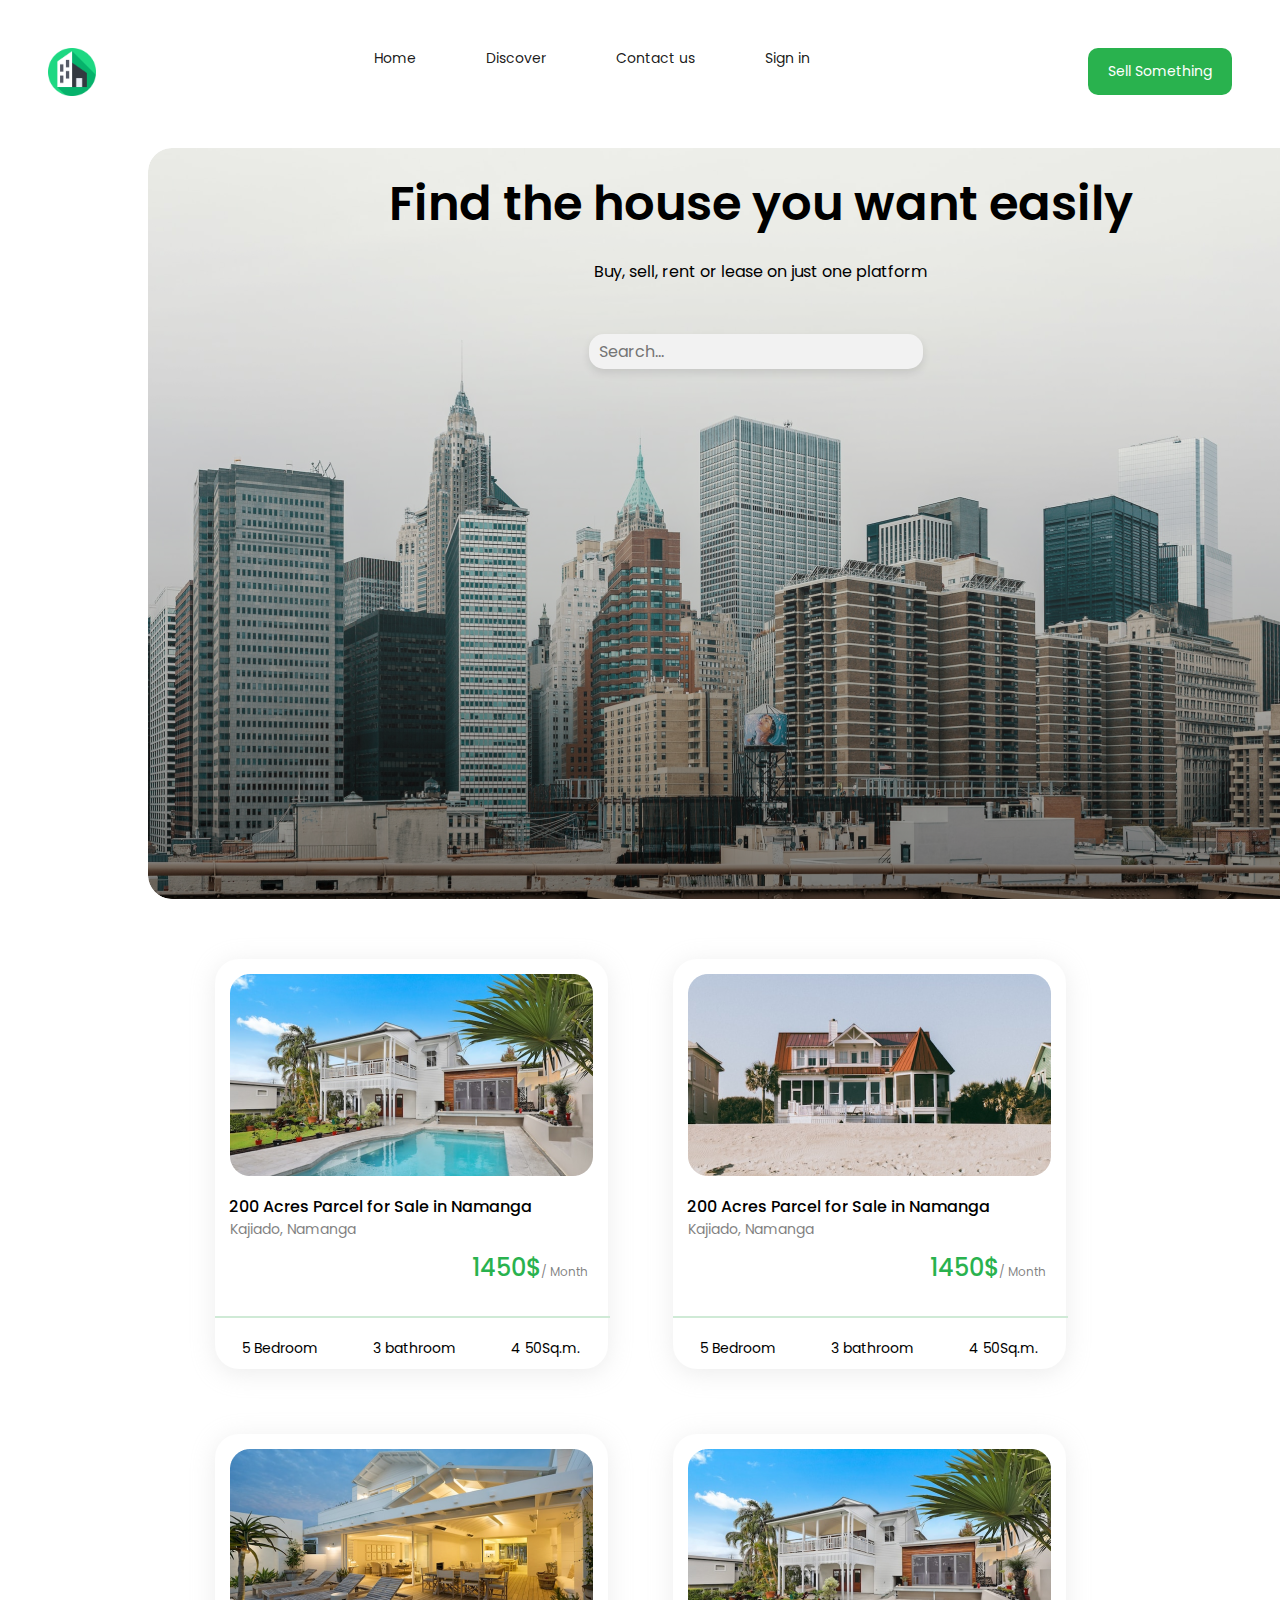
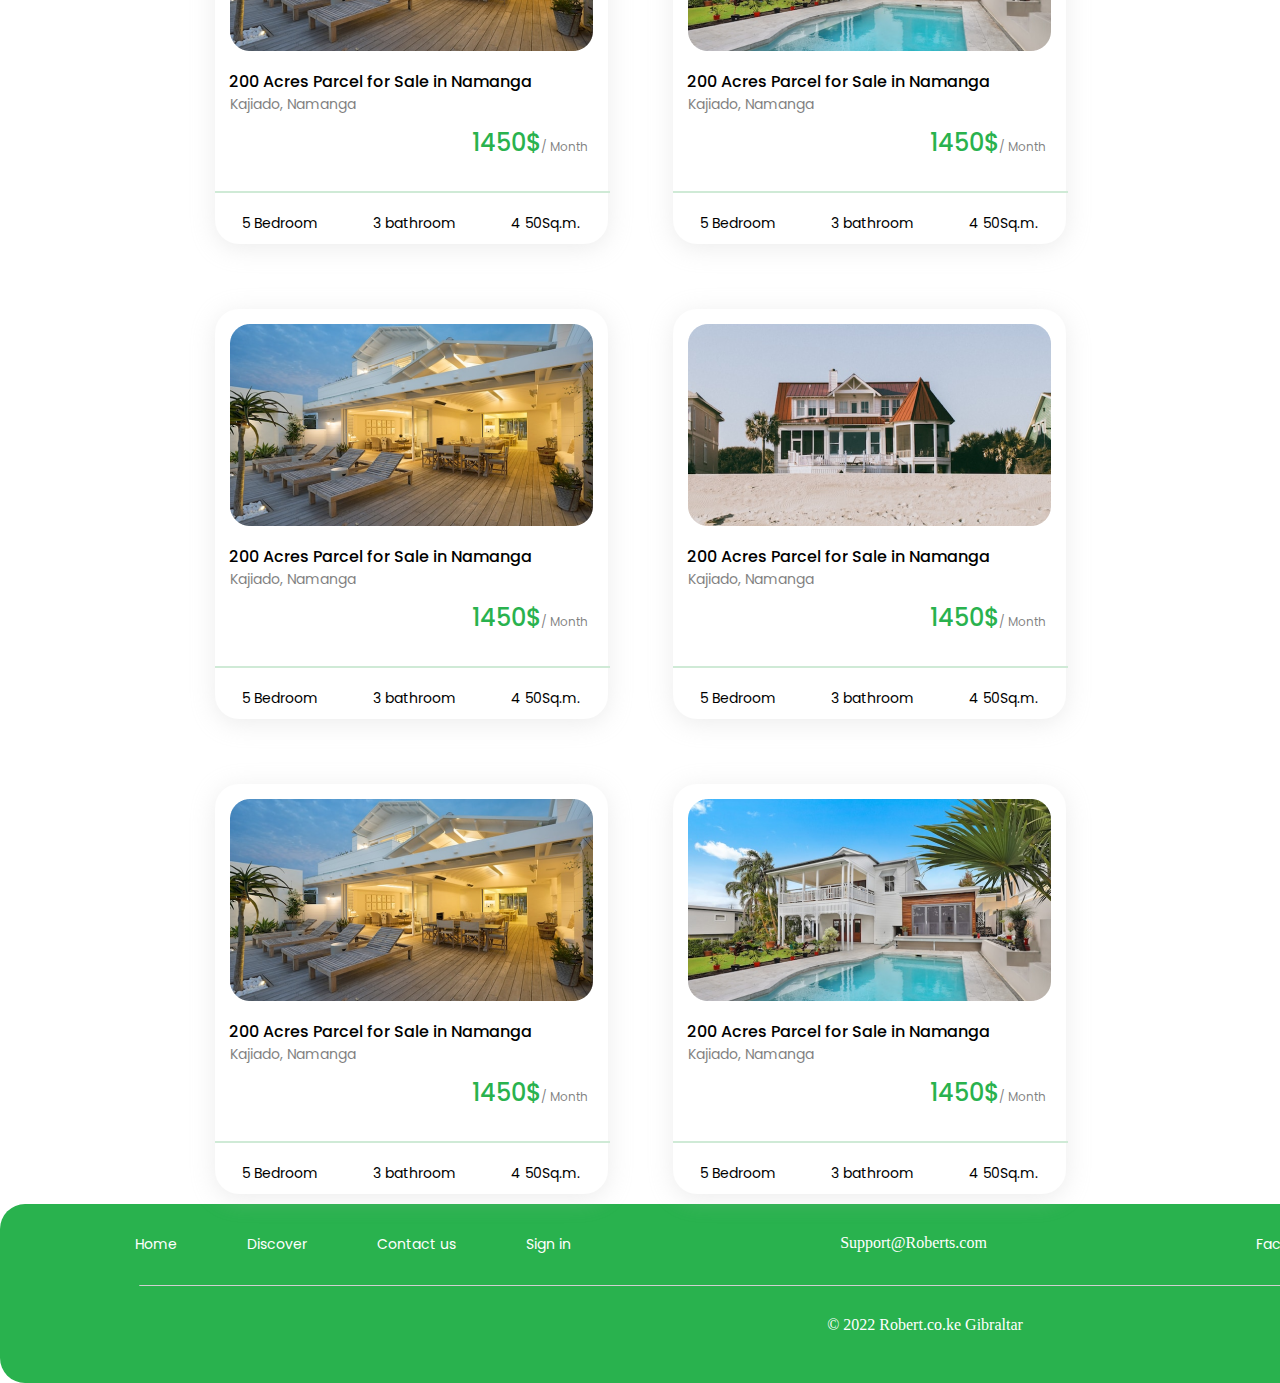
==== index.html @ 1d34e646 "." ====
<!DOCTYPE html>
<html lang="en">
<head>
    <meta charset="UTF-8">
    <meta name="viewport" content="width=device-width, initial-scale=1.0">
    <title>Document</title>
    <link rel="stylesheet" href="style.css">
    <link rel="stylesheet" href="https://cdnjs.cloudflare.com/ajax/libs/font-awesome/6.6.0/css/all.min.css" integrity="sha512-Kc323vGBEqzTmouAECnVceyQqyqdsSiqLQISBL29aUW4U/M7pSPA/gEUZQqv1cwx4OnYxTxve5UMg5GT6L4JJg==" crossorigin="anonymous" referrerpolicy="no-referrer" />
</head>
<body>
    <header>
        <nav>
            <div class="main">
                <div class="logo">
                    <img src="/img/logo.png" alt="">
                </div>
                <div class="menu">
                    <ul>
                        <li><a href="" class="a">Home</a></li>
                        <li><a href="" class="a">Discover</a></li>
                        <li><a href="" class="a">Contact us</a></li>
                        <li><a href="" class="a">Sign in</a></li>
                    </ul>
                </div>
                <div class="sel_but">
                    <button class="sell">Sell Something</button>
                </div>
            </div>
        </nav>
    </header>
    <section class="main_section">
        <section class="first_section">
            <div class="all">
                <h1>Location</h1>
                <select class="select">
                    <option>All Kenya</option>
                </select>
                <div class="first_checkboxs">
                    <h1>Property</h1>
                    <label class="checkbox-container"><input type="checkbox"> Houses & Apartments for Rent
                        <span>| 9548</span>
                    </label>
                    <label class="checkbox-container"><input type="checkbox"> Houses & Apartments for Sale
                        <span>| 9548</span>
                    </label>
                    <label class="checkbox-container"><input type="checkbox"> Land & Plots for Rent
                        <span>| 9548</span>
                    </label>
                    <label class="checkbox-container"><input type="checkbox"> Land & Plots for Sale
                        <span>| 9548</span>
                    </label>
                    <label class="checkbox-container"><input type="checkbox"> Commercial Property for Rent
                        <span>| 9548</span>
                    </label>
                    <label class="checkbox-container"><input type="checkbox"> Commercial Property for Sale
                        <span>| 9548</span>
                    </label>
                    <label class="checkbox-container"><input type="checkbox"> Event Centres, Venues & Worksta
                        <span>| 9548</span>
                    </label>
                    <label class="checkbox-container"><input type="checkbox"> Short Let Property
                        <span>| 9548</span>
                    </label>
                    <label class="checkbox-container"><input type="checkbox"> Land & Plots for Sale
                        <span>| 9548</span>
                    </label>
                    <label class="checkbox-container"><input type="checkbox"> Commercial Property for Rent
                        <span>| 9548</span>
                    </label>
                </div>
                <div class="second_checkboxs">
                    <h1>Price range</h1>
                    <label class="checkbox-container"><input type="checkbox"> Under 13 K <span>• 2183 ads</span>
                    <label class="checkbox-container"><input type="checkbox"> 13 - 160 K <span>• 2183 ads</span>
                    <label class="checkbox-container"><input type="checkbox"> 160 K - 6 M <span>• 2183 ads</span>
                    <label class="checkbox-container"><input type="checkbox"> 6 - 55 M <span>• 2183 ads</span>
                    <label class="checkbox-container"><input type="checkbox"> 6 - 55 M <span>• 2183 ads</span>                                     
                </div>
            </div>
        </section>
        <section class="second_section">
            <div class="img">
                <h1>Find the house you want easily</h1>
                <h5>Buy, sell, rent or lease on just one platform</h5>
                <div class="search">
                    <input type="text" placeholder="Search..." class="search-input">
                    <button class="search-button">
                        <i class="fa-solid fa-magnifying-glass"></i>
                    </button>
                </div>
            </div>
        </section>
    </section>
    <section class="qardebi">
        <a href="/second.html"><div class="card">
            <img src="img/Rectangle 541.png" alt="" class="card_img">
            <div class="description">
                <p class="name">200 Acres Parcel for Sale in Namanga</p>
                <p class="kajiado">Kajiado, Namanga</p>
            </div>
            <div class="money">
                <p class="dollar">1450$<span class="span_month">/ Month</span></p>
            </div>
            <div class="footer">
                <div class="line"></div>
                <div class="list">
                    <p>5 Bedroom</p>
                    <p>3 bathroom</p>
                    <p>4 50Sq.m.</p>
                </div>
            </div>
        </div></a>
        <a href="/third.html"><div class="card">
            <img src="img/Rectangle 425 (1).png" alt="" class="card_img">
            <div class="description">
                <p class="name">200 Acres Parcel for Sale in Namanga</p>
                <p class="kajiado">Kajiado, Namanga</p>
            </div>
            <div class="money">
                <p class="dollar">1450$</span><span class="span_month">/ Month</span></p>
            </div>
            <div class="footer">
                <div class="line"></div>
                <div class="list">
                    <p>5 Bedroom</p>
                    <p>3 bathroom</p>
                    <p>4 50Sq.m.</p>
                </div>
            </div>
        </div></a>
        <a href="/forth.html"><div class="card">
            <img src="img/Rectangle 431.png" alt="" class="card_img">
            <div class="description">
                <p class="name">200 Acres Parcel for Sale in Namanga</p>
                <p class="kajiado">Kajiado, Namanga</p>
            </div>
            <div class="money">
                <p class="dollar">1450$</span><span class="span_month">/ Month</span></p>
            </div>
            <div class="footer">
                <div class="line"></div>
                <div class="list">
                    <p>5 Bedroom</p>
                    <p>3 bathroom</p>
                    <p>4 50Sq.m.</p>
                </div>
            </div>
        </div></a>
        <a href="/fivth.html"><div class="card">
            <img src="img/Rectangle 541.png" alt="" class="card_img">
            <div class="description">
                <p class="name">200 Acres Parcel for Sale in Namanga</p>
                <p class="kajiado">Kajiado, Namanga</p>
            </div>
            <div class="money">
                <p class="dollar">1450$</span><span class="span_month">/ Month</span></p>
            </div>
            <div class="footer">
                <div class="line"></div>
                <div class="list">
                    <p>5 Bedroom</p>
                    <p>3 bathroom</p>
                    <p>4 50Sq.m.</p>
                </div>
            </div>
        </div></a>
        <a href="sixth.html"><div class="card">
            <img src="img/Rectangle 431.png" alt="" class="card_img">
            <div class="description">
                <p class="name">200 Acres Parcel for Sale in Namanga</p>
                <p class="kajiado">Kajiado, Namanga</p>
            </div>
            <div class="money">
                <p class="dollar">1450$</span><span class="span_month">/ Month</span></p>
            </div>
            <div class="footer">
                <div class="line"></div>
                <div class="list">
                    <p>5 Bedroom</p>
                    <p>3 bathroom</p>
                    <p>4 50Sq.m.</p>
                </div>
            </div>
        </div></a>
        <a href="seventh.html"><div class="card">
            <img src="img/Rectangle 425 (1).png" alt="" class="card_img">
            <div class="description">
                <p class="name">200 Acres Parcel for Sale in Namanga</p>
                <p class="kajiado">Kajiado, Namanga</p>
            </div>
            <div class="money">
                <p class="dollar">1450$</span><span class="span_month">/ Month</span></p>
            </div>
            <div class="footer">
                <div class="line"></div>
                <div class="list">
                    <p>5 Bedroom</p>
                    <p>3 bathroom</p>
                    <p>4 50Sq.m.</p>
                </div>
            </div>
        </div></a>
        <a href="eighth.html"><div class="card">
            <img src="img/Rectangle 431.png" alt="" class="card_img">
            <div class="description">
                <p class="name">200 Acres Parcel for Sale in Namanga</p>
                <p class="kajiado">Kajiado, Namanga</p>
            </div>
            <div class="money">
                <p class="dollar">1450$</span><span class="span_month">/ Month</span></p>
            </div>
            <div class="footer">
                <div class="line"></div>
                <div class="list">
                    <p>5 Bedroom</p>
                    <p>3 bathroom</p>
                    <p>4 50Sq.m.</p>
                </div>
            </div>
        </div></a>
        <a href="ninth.html"><div class="card">
            <img src="img/Rectangle 541.png" alt="" class="card_img">
            <div class="description">
                <p class="name">200 Acres Parcel for Sale in Namanga</p>
                <p class="kajiado">Kajiado, Namanga</p>
            </div>
            <div class="money">
                <p class="dollar">1450$</span><span class="span_month">/ Month</span></p>
            </div>
            <div class="footer">
                <div class="line"></div>
                <div class="list">
                    <p>5 Bedroom</p>
                    <p>3 bathroom</p>
                    <p>4 50Sq.m.</p>
                </div>
            </div>
        </div></a>
    </section>
    <footer>
        <div class="green">
            <div class="top">
                <div class="contact">
                    <ul>
                        <li><a href="" class="b">Home</a></li>
                        <li><a href="" class="b">Discover</a></li>
                        <li><a href="" class="b">Contact us</a></li>
                        <li><a href="" class="b">Sign in</a></li>
                    </ul>
                </div>
                <div class="support">
                    <p>Support@Roberts.com</p>
                </div>
                <div class="contact">
                    <ul>
                        <li><a href="" class="b">Facebook</a></li>
                        <li><a href="" class="b">Instagram</a></li>
                        <li><a href="" class="b">Youtube</a></li>
                        <li><a href="" class="b">Twitter</a></li>
                    </ul>
                </div>
            </div>
            <div class="mid_line">

            </div>
            <div class="bottom">
                <div class="support">
                    <p>© 2022 Robert.co.ke Gibraltar</p>
                </div>
            </div>
        </div>
    </footer>
</body>
</html>
---- style.css ----
@import url('https://fonts.googleapis.com/css2?family=Poppins:wght@400;600&display=swap');
* {
    margin: 0;
    padding: 0;
    list-style-type: none;
    text-decoration: none;
  }
header {
    align-items: center;
    padding: 3rem;
}
img{
    height: 48px;
}
.main{
    display: flex;
    justify-content: space-between;
}
ul{
    display: flex;
    font-family: 'Poppins', sans-serif;
    font-size: 14px;
    font-weight: 400;
    line-height: 21px;
    gap: 70px;
}
.a{
    font-family: 'Poppins', sans-serif;
    color: rgba(0, 0, 0, 0.9);
}
.sell{
    background: rgba(41, 178, 78, 1);
    color: white;
    font-family: 'Poppins', sans-serif;
    font-size: 14px;
    padding:13px 20px;
    border: none;
    border-radius: 10px;
    cursor: pointer;
}
.main_section{
    display: flex;
    gap: 100px;
}
.first_section{
    font-family: 'Poppins', sans-serif;
    width: 430px;
    height: 751px;
    border-radius: 24px;
    box-shadow: 0px 4px 25px 0px rgba(194, 194, 194, 0.31);
    margin-left: 3rem;
    overflow: hidden;
}
.all{
    padding: 3rem;
}
.select{
    font-family: 'Poppins', sans-serif;
    font-size: 16px;
    padding: 10px;
    width: 331px;
    height: 48px;
    border: 1px solid rgb(218, 210, 210);
    border-radius: 10px;
    background-color: white;
    color: #333;
    margin-bottom: 20px;
    margin-top: 20px;
}
.first_checkboxs{
    margin-bottom: 20px;
}
input{
    background-color: #fff;
    border: 2px solid #4CAF50;
    border-radius: 4px;
    transition: background-color 0.3s ease;
}
.checkbox-container{
    display: block;
    margin-bottom: 12px;
    cursor: pointer;
    font-size: 16px;
    font-family: 'Poppins', sans-serif;
}
span{
    color: rgba(0, 0, 0, 0.5);

}
.img{
    background-image: url(/img/Rectangle\ 400.png);
    width: 1225px;
    height: 751px;
    border-radius: 24px;
}
.img h1{
    padding-top: 20px;
    margin-bottom: 20px;
    font-family: 'Poppins', sans-serif;
    font-size: 48px;
    font-weight: 600;
    line-height: 72px;
    text-align: center;
}
.img h5{
    margin-bottom: 50px;
    font-family: 'Poppins', sans-serif;
    font-size: 16px;
    font-weight: 400;
    line-height: 24px;
    text-align: left;
    text-align: center;
}
.search{
    display: flex;
    text-align: center;
    margin-left: 36%;
    background-color: #f2f2f2;
    border-radius: 15px;
    padding: 5px 10px;
    width: 314px;
    box-shadow: 0px 4px 8px rgba(0, 0, 0, 0.1);
}
.search-input {
    border: none;
    outline: none;
    background: none;
    flex: 1;
    font-size: 16px;
    font-family: 'Poppins', sans-serif;
    color: #333;
}

.search-button {
    background: none;
    border: none;
    cursor: pointer;
}

i{
    color: rgb(81, 76, 76);
}
.qardebi{
    margin-top: 50px;
    display: flex;
    flex-wrap: wrap;
    gap: 65px;
    justify-content: center;
    padding: 10px;
}
.card{
    /* flex: 1 1 300px; */
    max-width: 395px;
    height: auto;
    border-radius: 24px;
    color: rgba(194, 194, 194, 0.3);
    box-shadow: 0px 4px 25px rgba(194, 194, 194, 0.31);
}
.card_img{
    width: 363px;
    height: 202px;
    border-radius: 20px;
    padding: 15px;
}
.name{
    height: 24px;
    font-family: 'Poppins', sans-serif;
    font-size: 16px;
    font-weight: 500;
    line-height: 24px;
    text-align: left;
    color: rgba(0, 0, 0, 1);
    padding-left: 14px;
}
.kajiado{
    width: 131px;
    height: 21px;
    opacity: 50%;
    font-family: 'Poppins', sans-serif;
    font-size: 14px;
    font-weight: 400;
    color: rgba(0, 0, 0, 1);
    padding-left: 15px;
}
.money{
    display: inline;
    width: 124px;
    height: 36px;
    top: 1263px;
    left: 398px;
    gap: 0px;
    opacity: 0px;
    font-family: 'Poppins', sans-serif;
    font-size: 24px;
    font-weight: 500;
    line-height: 36px;
    text-align: right;
}
.dollar{
    padding-top: 10px;
    padding-right: 20px;
    color: rgba(41, 178, 78, 1);
}
.span_month{
    font-family: 'Poppins', sans-serif;
    font-size: 12px;
    font-weight: 400;
    line-height: 18px;
}
.footer {
    margin-top: 30px;
}
.line {
    width: 100%;
    border: 1px solid rgba(207, 234, 214, 1);
}
.list {
    display: flex;
    justify-content: space-around;
    padding: 10px 0;
    font-family: 'Poppins', sans-serif;
    font-size: 14px;
    font-weight: 400;
    line-height: 21px;
    color: rgba(0, 0, 0, 1);
    margin-top: 10px;
}
.green{
    width: 1850px;
    height: 179px;
    gap: 0px;
    border-radius: 25px;
    opacity: 0px;
    background: rgba(41, 178, 78, 1);
}
.top{
    display: flex;
    justify-content: space-around;
    padding-top: 30px;
}
.b{
    color: rgba(255, 255, 255, 1);

}
.mid_line{
    margin-left: 7.5%;
    width: 1640px;
    height: 1px;
    border-radius: 40px 0px 0px 0px;
    background: rgba(208, 208, 208, 1);
    margin-top: 30px;
    margin-bottom: 30px;
}
.support{
    color: rgba(255, 255, 255, 1);

}
.bottom{
    display: flex;
    justify-content: center;
}

@media (max-width: 768px) {
    .main_section {
        flex-direction: column;
        padding: 1rem;
    }
    .first_section, .img {
        width: 100%;
        margin: 0;
    }
    ul {
        gap: 30px;
    }
    .img h1 {
        font-size: 2rem;
    }
    .search {
        width: 90%;
        margin: 0 auto;
    }
}

@media (max-width: 480px) {
    .main {
        flex-direction: column;
        align-items: center;
    }
    ul {
        flex-direction: column;
        align-items: center;
        gap: 10px;
    }
    .first_section, .img {
        width: 100%;
        padding: 1rem;
    }
    .qardebi {
        gap: 1rem;
    }
    .card {
        width: 100%;
        max-width: 100%;
    }
    .img h1 {
        font-size: 1.5rem;
    }
    .top, .bottom {
        flex-direction: column;
    }
}
@media (max-width: 768px){
    footer, .green{
        flex-direction: column;
        align-items: center;
        width: 100%;
        padding: 1rem;
    }
    ul {
        flex-direction: column;
        align-items: center;
        gap: 10px;
    }
    .top, .support{
        width: 100%;
        padding: 1rem;
    }
}
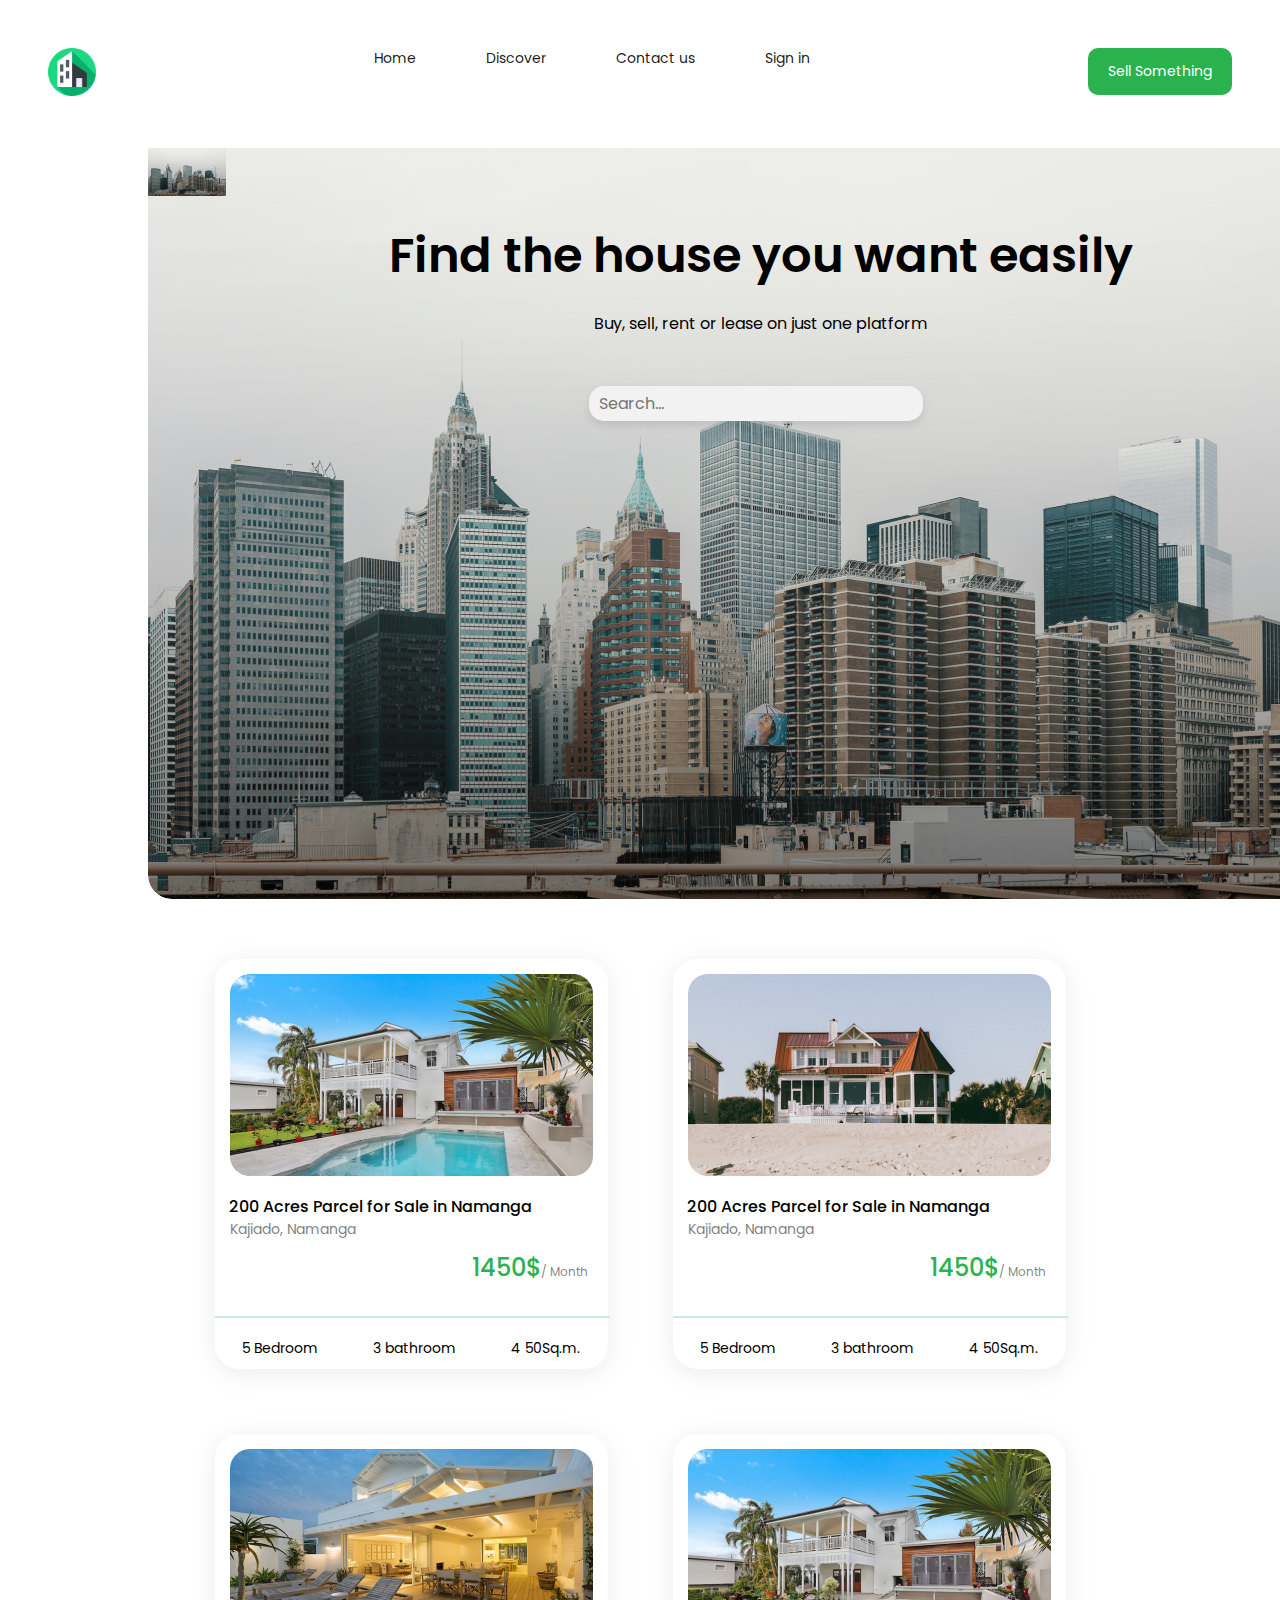
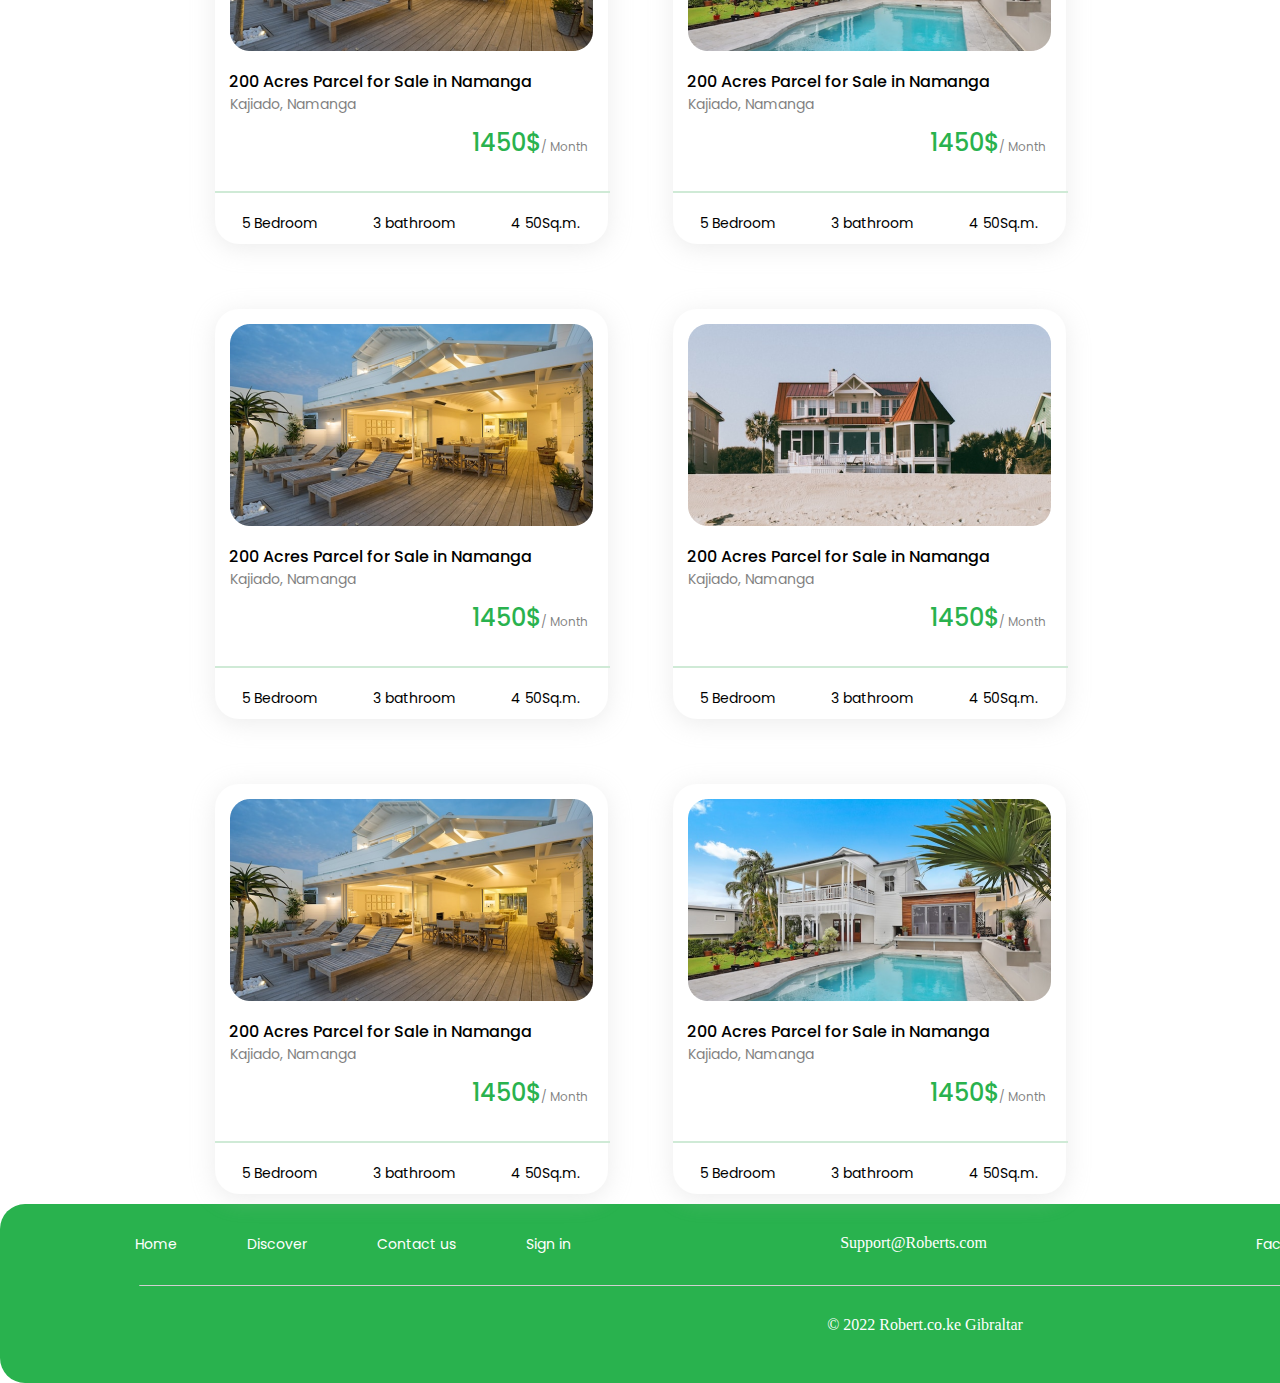
==== commit bc942b9b: "." ====
--- a/index.html
+++ b/index.html
@@ -12,7 +12,7 @@
         <nav>
             <div class="main">
                 <div class="logo">
-                    <img src="/img/logo.png" alt="">
+                    <img src="img/logo.png" alt="">
                 </div>
                 <div class="menu">
                     <ul>
@@ -80,6 +80,7 @@
         </section>
         <section class="second_section">
             <div class="img">
+                <img src="img/Rectangle 400.png" alt="">
                 <h1>Find the house you want easily</h1>
                 <h5>Buy, sell, rent or lease on just one platform</h5>
                 <div class="search">
@@ -92,7 +93,7 @@
         </section>
     </section>
     <section class="qardebi">
-        <a href="/second.html"><div class="card">
+        <a href="second.html"><div class="card">
             <img src="img/Rectangle 541.png" alt="" class="card_img">
             <div class="description">
                 <p class="name">200 Acres Parcel for Sale in Namanga</p>
@@ -110,7 +111,7 @@
                 </div>
             </div>
         </div></a>
-        <a href="/third.html"><div class="card">
+        <a href="third.html"><div class="card">
             <img src="img/Rectangle 425 (1).png" alt="" class="card_img">
             <div class="description">
                 <p class="name">200 Acres Parcel for Sale in Namanga</p>
@@ -128,7 +129,7 @@
                 </div>
             </div>
         </div></a>
-        <a href="/forth.html"><div class="card">
+        <a href="forth.html"><div class="card">
             <img src="img/Rectangle 431.png" alt="" class="card_img">
             <div class="description">
                 <p class="name">200 Acres Parcel for Sale in Namanga</p>
@@ -146,7 +147,7 @@
                 </div>
             </div>
         </div></a>
-        <a href="/fivth.html"><div class="card">
+        <a href="fivth.html"><div class="card">
             <img src="img/Rectangle 541.png" alt="" class="card_img">
             <div class="description">
                 <p class="name">200 Acres Parcel for Sale in Namanga</p>
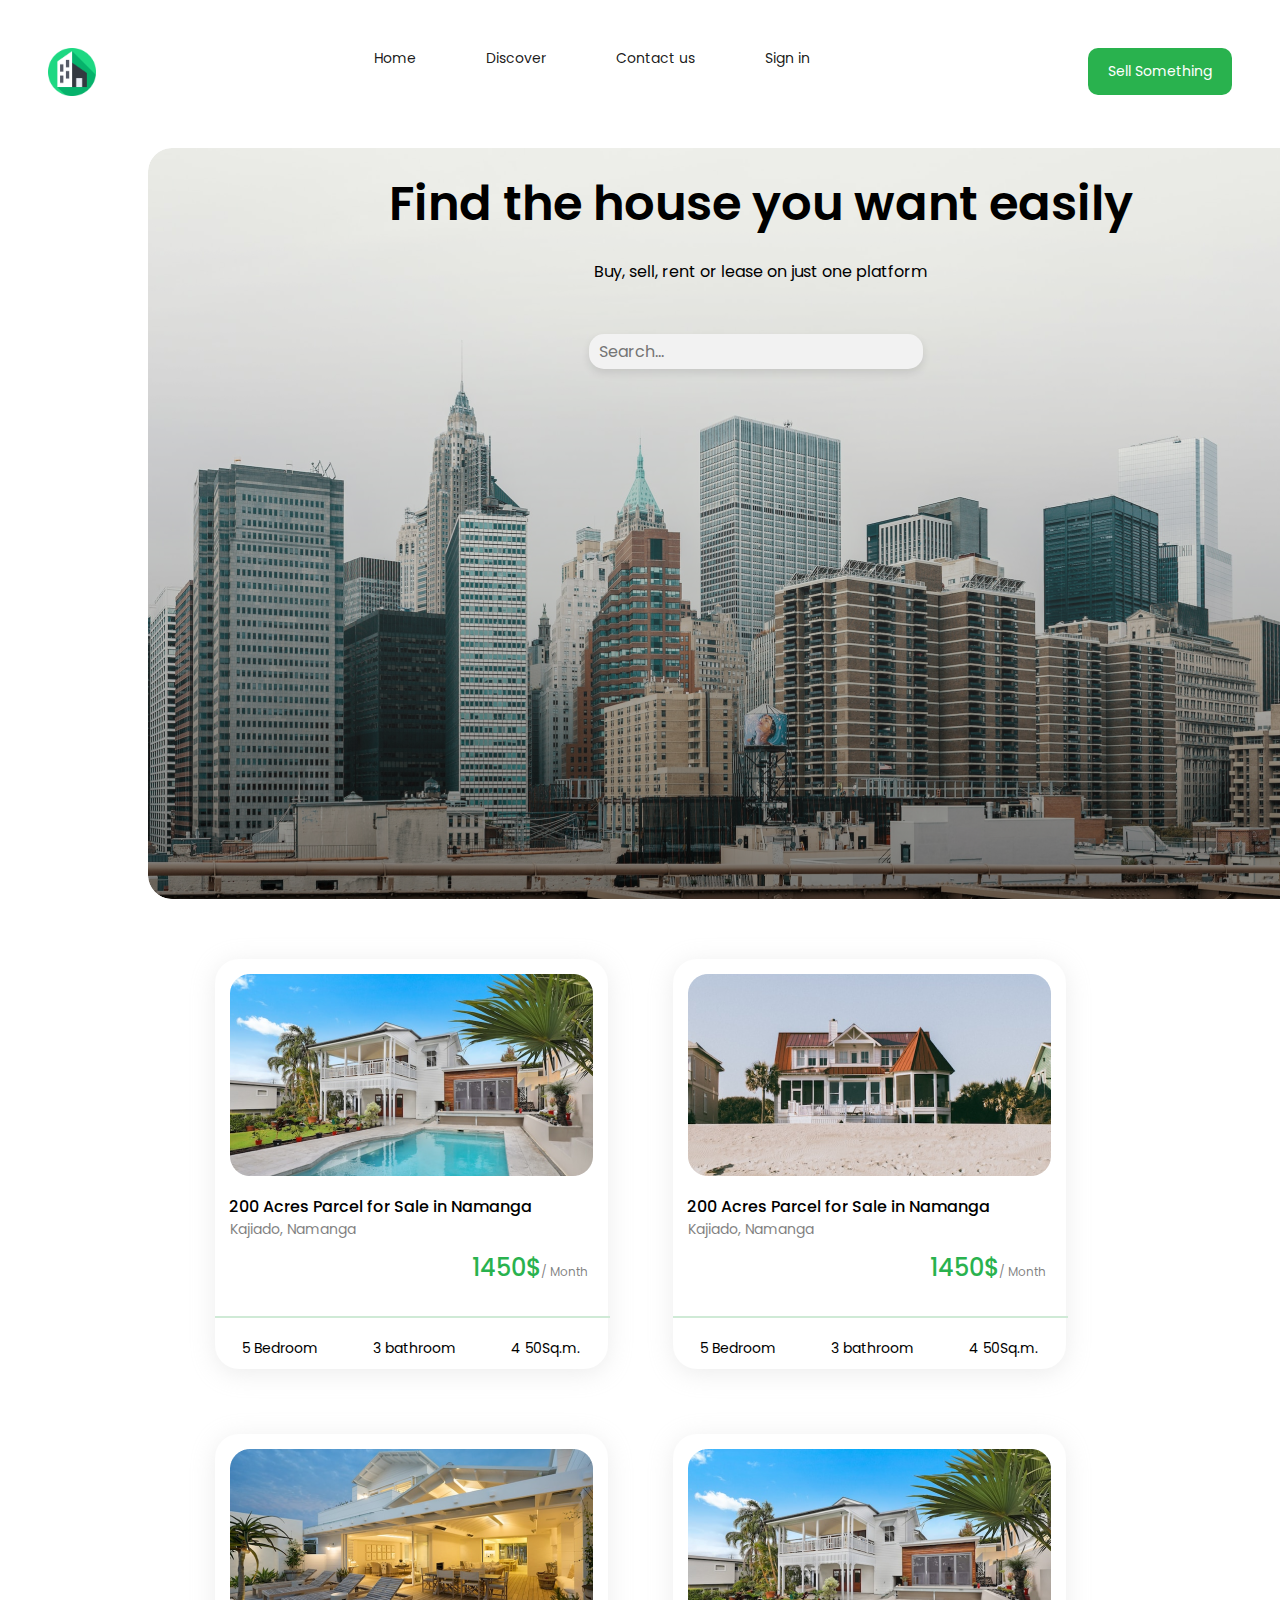
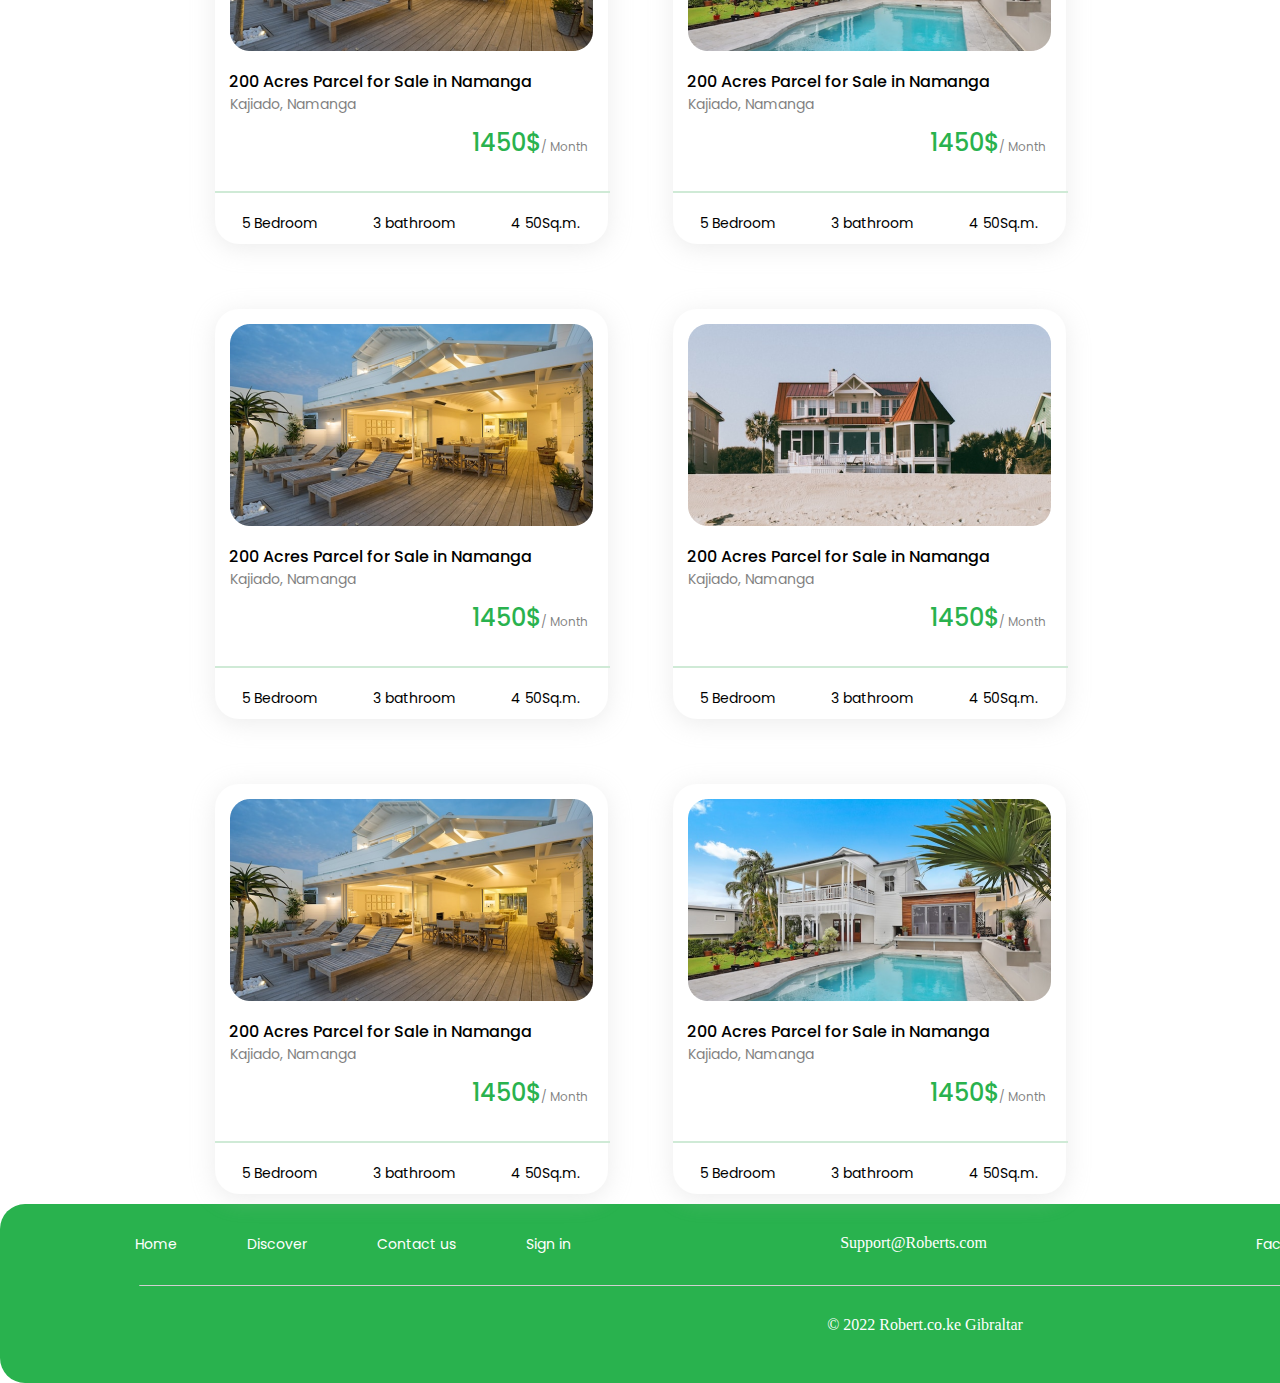
==== commit 03ee4c4e: "DONE" ====
--- a/index.html
+++ b/index.html
@@ -80,7 +80,6 @@
         </section>
         <section class="second_section">
             <div class="img">
-                <img src="img/Rectangle 400.png" alt="">
                 <h1>Find the house you want easily</h1>
                 <h5>Buy, sell, rent or lease on just one platform</h5>
                 <div class="search">
--- a/style.css
+++ b/style.css
@@ -1,328 +1,330 @@
-@import url('https://fonts.googleapis.com/css2?family=Poppins:wght@400;600&display=swap');
+@import url("https://fonts.googleapis.com/css2?family=Poppins:wght@400;600&display=swap");
 * {
-    margin: 0;
-    padding: 0;
-    list-style-type: none;
-    text-decoration: none;
-  }
+  margin: 0;
+  padding: 0;
+  list-style-type: none;
+  text-decoration: none;
+}
 header {
-    align-items: center;
-    padding: 3rem;
-}
-img{
-    height: 48px;
-}
-.main{
-    display: flex;
-    justify-content: space-between;
-}
-ul{
-    display: flex;
-    font-family: 'Poppins', sans-serif;
-    font-size: 14px;
-    font-weight: 400;
-    line-height: 21px;
-    gap: 70px;
-}
-.a{
-    font-family: 'Poppins', sans-serif;
-    color: rgba(0, 0, 0, 0.9);
-}
-.sell{
-    background: rgba(41, 178, 78, 1);
-    color: white;
-    font-family: 'Poppins', sans-serif;
-    font-size: 14px;
-    padding:13px 20px;
-    border: none;
-    border-radius: 10px;
-    cursor: pointer;
-}
-.main_section{
-    display: flex;
-    gap: 100px;
-}
-.first_section{
-    font-family: 'Poppins', sans-serif;
-    width: 430px;
-    height: 751px;
-    border-radius: 24px;
-    box-shadow: 0px 4px 25px 0px rgba(194, 194, 194, 0.31);
-    margin-left: 3rem;
-    overflow: hidden;
-}
-.all{
-    padding: 3rem;
-}
-.select{
-    font-family: 'Poppins', sans-serif;
-    font-size: 16px;
-    padding: 10px;
-    width: 331px;
-    height: 48px;
-    border: 1px solid rgb(218, 210, 210);
-    border-radius: 10px;
-    background-color: white;
-    color: #333;
-    margin-bottom: 20px;
-    margin-top: 20px;
-}
-.first_checkboxs{
-    margin-bottom: 20px;
-}
-input{
-    background-color: #fff;
-    border: 2px solid #4CAF50;
-    border-radius: 4px;
-    transition: background-color 0.3s ease;
-}
-.checkbox-container{
-    display: block;
-    margin-bottom: 12px;
-    cursor: pointer;
-    font-size: 16px;
-    font-family: 'Poppins', sans-serif;
-}
-span{
-    color: rgba(0, 0, 0, 0.5);
-
-}
-.img{
-    background-image: url(/img/Rectangle\ 400.png);
-    width: 1225px;
-    height: 751px;
-    border-radius: 24px;
-}
-.img h1{
-    padding-top: 20px;
-    margin-bottom: 20px;
-    font-family: 'Poppins', sans-serif;
-    font-size: 48px;
-    font-weight: 600;
-    line-height: 72px;
-    text-align: center;
-}
-.img h5{
-    margin-bottom: 50px;
-    font-family: 'Poppins', sans-serif;
-    font-size: 16px;
-    font-weight: 400;
-    line-height: 24px;
-    text-align: left;
-    text-align: center;
-}
-.search{
-    display: flex;
-    text-align: center;
-    margin-left: 36%;
-    background-color: #f2f2f2;
-    border-radius: 15px;
-    padding: 5px 10px;
-    width: 314px;
-    box-shadow: 0px 4px 8px rgba(0, 0, 0, 0.1);
+  align-items: center;
+  padding: 3rem;
+}
+img {
+  height: 48px;
+}
+.main {
+  display: flex;
+  justify-content: space-between;
+}
+ul {
+  display: flex;
+  font-family: "Poppins", sans-serif;
+  font-size: 14px;
+  font-weight: 400;
+  line-height: 21px;
+  gap: 70px;
+}
+.a {
+  font-family: "Poppins", sans-serif;
+  color: rgba(0, 0, 0, 0.9);
+}
+.sell {
+  background: rgba(41, 178, 78, 1);
+  color: white;
+  font-family: "Poppins", sans-serif;
+  font-size: 14px;
+  padding: 13px 20px;
+  border: none;
+  border-radius: 10px;
+  cursor: pointer;
+}
+.main_section {
+  display: flex;
+  gap: 100px;
+}
+.first_section {
+  font-family: "Poppins", sans-serif;
+  width: 430px;
+  height: 751px;
+  border-radius: 24px;
+  box-shadow: 0px 4px 25px 0px rgba(194, 194, 194, 0.31);
+  margin-left: 3rem;
+  overflow: hidden;
+}
+.all {
+  padding: 3rem;
+}
+.select {
+  font-family: "Poppins", sans-serif;
+  font-size: 16px;
+  padding: 10px;
+  width: 331px;
+  height: 48px;
+  border: 1px solid rgb(218, 210, 210);
+  border-radius: 10px;
+  background-color: white;
+  color: #333;
+  margin-bottom: 20px;
+  margin-top: 20px;
+}
+.first_checkboxs {
+  margin-bottom: 20px;
+}
+input {
+  background-color: #fff;
+  border: 2px solid #4caf50;
+  border-radius: 4px;
+  transition: background-color 0.3s ease;
+}
+.checkbox-container {
+  display: block;
+  margin-bottom: 12px;
+  cursor: pointer;
+  font-size: 16px;
+  font-family: "Poppins", sans-serif;
+}
+span {
+  color: rgba(0, 0, 0, 0.5);
+}
+.img {
+  background-image: url(img/Rectangle\ 400.png);
+  width: 1225px;
+  height: 751px;
+  border-radius: 24px;
+}
+.img h1 {
+  padding-top: 20px;
+  margin-bottom: 20px;
+  font-family: "Poppins", sans-serif;
+  font-size: 48px;
+  font-weight: 600;
+  line-height: 72px;
+  text-align: center;
+}
+.img h5 {
+  margin-bottom: 50px;
+  font-family: "Poppins", sans-serif;
+  font-size: 16px;
+  font-weight: 400;
+  line-height: 24px;
+  text-align: left;
+  text-align: center;
+}
+.search {
+  display: flex;
+  text-align: center;
+  margin-left: 36%;
+  background-color: #f2f2f2;
+  border-radius: 15px;
+  padding: 5px 10px;
+  width: 314px;
+  box-shadow: 0px 4px 8px rgba(0, 0, 0, 0.1);
 }
 .search-input {
-    border: none;
-    outline: none;
-    background: none;
-    flex: 1;
-    font-size: 16px;
-    font-family: 'Poppins', sans-serif;
-    color: #333;
+  border: none;
+  outline: none;
+  background: none;
+  flex: 1;
+  font-size: 16px;
+  font-family: "Poppins", sans-serif;
+  color: #333;
 }
 
 .search-button {
-    background: none;
-    border: none;
-    cursor: pointer;
+  background: none;
+  border: none;
+  cursor: pointer;
 }
 
-i{
-    color: rgb(81, 76, 76);
-}
-.qardebi{
-    margin-top: 50px;
-    display: flex;
-    flex-wrap: wrap;
-    gap: 65px;
-    justify-content: center;
-    padding: 10px;
-}
-.card{
-    /* flex: 1 1 300px; */
-    max-width: 395px;
-    height: auto;
-    border-radius: 24px;
-    color: rgba(194, 194, 194, 0.3);
-    box-shadow: 0px 4px 25px rgba(194, 194, 194, 0.31);
-}
-.card_img{
-    width: 363px;
-    height: 202px;
-    border-radius: 20px;
-    padding: 15px;
-}
-.name{
-    height: 24px;
-    font-family: 'Poppins', sans-serif;
-    font-size: 16px;
-    font-weight: 500;
-    line-height: 24px;
-    text-align: left;
-    color: rgba(0, 0, 0, 1);
-    padding-left: 14px;
-}
-.kajiado{
-    width: 131px;
-    height: 21px;
-    opacity: 50%;
-    font-family: 'Poppins', sans-serif;
-    font-size: 14px;
-    font-weight: 400;
-    color: rgba(0, 0, 0, 1);
-    padding-left: 15px;
-}
-.money{
-    display: inline;
-    width: 124px;
-    height: 36px;
-    top: 1263px;
-    left: 398px;
-    gap: 0px;
-    opacity: 0px;
-    font-family: 'Poppins', sans-serif;
-    font-size: 24px;
-    font-weight: 500;
-    line-height: 36px;
-    text-align: right;
-}
-.dollar{
-    padding-top: 10px;
-    padding-right: 20px;
-    color: rgba(41, 178, 78, 1);
-}
-.span_month{
-    font-family: 'Poppins', sans-serif;
-    font-size: 12px;
-    font-weight: 400;
-    line-height: 18px;
+i {
+  color: rgb(81, 76, 76);
+}
+.qardebi {
+  margin-top: 50px;
+  display: flex;
+  flex-wrap: wrap;
+  gap: 65px;
+  justify-content: center;
+  padding: 10px;
+}
+.card {
+  /* flex: 1 1 300px; */
+  max-width: 395px;
+  height: auto;
+  border-radius: 24px;
+  color: rgba(194, 194, 194, 0.3);
+  box-shadow: 0px 4px 25px rgba(194, 194, 194, 0.31);
+}
+.card_img {
+  width: 363px;
+  height: 202px;
+  border-radius: 20px;
+  padding: 15px;
+}
+.name {
+  height: 24px;
+  font-family: "Poppins", sans-serif;
+  font-size: 16px;
+  font-weight: 500;
+  line-height: 24px;
+  text-align: left;
+  color: rgba(0, 0, 0, 1);
+  padding-left: 14px;
+}
+.kajiado {
+  width: 131px;
+  height: 21px;
+  opacity: 50%;
+  font-family: "Poppins", sans-serif;
+  font-size: 14px;
+  font-weight: 400;
+  color: rgba(0, 0, 0, 1);
+  padding-left: 15px;
+}
+.money {
+  display: inline;
+  width: 124px;
+  height: 36px;
+  top: 1263px;
+  left: 398px;
+  gap: 0px;
+  opacity: 0px;
+  font-family: "Poppins", sans-serif;
+  font-size: 24px;
+  font-weight: 500;
+  line-height: 36px;
+  text-align: right;
+}
+.dollar {
+  padding-top: 10px;
+  padding-right: 20px;
+  color: rgba(41, 178, 78, 1);
+}
+.span_month {
+  font-family: "Poppins", sans-serif;
+  font-size: 12px;
+  font-weight: 400;
+  line-height: 18px;
 }
 .footer {
-    margin-top: 30px;
+  margin-top: 30px;
 }
 .line {
-    width: 100%;
-    border: 1px solid rgba(207, 234, 214, 1);
+  width: 100%;
+  border: 1px solid rgba(207, 234, 214, 1);
 }
 .list {
-    display: flex;
-    justify-content: space-around;
-    padding: 10px 0;
-    font-family: 'Poppins', sans-serif;
-    font-size: 14px;
-    font-weight: 400;
-    line-height: 21px;
-    color: rgba(0, 0, 0, 1);
-    margin-top: 10px;
-}
-.green{
-    width: 1850px;
-    height: 179px;
-    gap: 0px;
-    border-radius: 25px;
-    opacity: 0px;
-    background: rgba(41, 178, 78, 1);
-}
-.top{
-    display: flex;
-    justify-content: space-around;
-    padding-top: 30px;
-}
-.b{
-    color: rgba(255, 255, 255, 1);
-
-}
-.mid_line{
-    margin-left: 7.5%;
-    width: 1640px;
-    height: 1px;
-    border-radius: 40px 0px 0px 0px;
-    background: rgba(208, 208, 208, 1);
-    margin-top: 30px;
-    margin-bottom: 30px;
-}
-.support{
-    color: rgba(255, 255, 255, 1);
-
-}
-.bottom{
-    display: flex;
-    justify-content: center;
+  display: flex;
+  justify-content: space-around;
+  padding: 10px 0;
+  font-family: "Poppins", sans-serif;
+  font-size: 14px;
+  font-weight: 400;
+  line-height: 21px;
+  color: rgba(0, 0, 0, 1);
+  margin-top: 10px;
+}
+.green {
+  width: 1850px;
+  height: 179px;
+  gap: 0px;
+  border-radius: 25px;
+  opacity: 0px;
+  background: rgba(41, 178, 78, 1);
+}
+.top {
+  display: flex;
+  justify-content: space-around;
+  padding-top: 30px;
+}
+.b {
+  color: rgba(255, 255, 255, 1);
+}
+.mid_line {
+  margin-left: 7.5%;
+  width: 1640px;
+  height: 1px;
+  border-radius: 40px 0px 0px 0px;
+  background: rgba(208, 208, 208, 1);
+  margin-top: 30px;
+  margin-bottom: 30px;
+}
+.support {
+  color: rgba(255, 255, 255, 1);
+}
+.bottom {
+  display: flex;
+  justify-content: center;
 }
 
 @media (max-width: 768px) {
-    .main_section {
-        flex-direction: column;
-        padding: 1rem;
-    }
-    .first_section, .img {
-        width: 100%;
-        margin: 0;
-    }
-    ul {
-        gap: 30px;
-    }
-    .img h1 {
-        font-size: 2rem;
-    }
-    .search {
-        width: 90%;
-        margin: 0 auto;
-    }
+  .main_section {
+    flex-direction: column;
+    padding: 1rem;
+  }
+  .first_section,
+  .img {
+    width: 100%;
+    margin: 0;
+  }
+  ul {
+    gap: 30px;
+  }
+  .img h1 {
+    font-size: 2rem;
+  }
+  .search {
+    width: 90%;
+    margin: 0 auto;
+  }
 }
 
 @media (max-width: 480px) {
-    .main {
-        flex-direction: column;
-        align-items: center;
-    }
-    ul {
-        flex-direction: column;
-        align-items: center;
-        gap: 10px;
-    }
-    .first_section, .img {
-        width: 100%;
-        padding: 1rem;
-    }
-    .qardebi {
-        gap: 1rem;
-    }
-    .card {
-        width: 100%;
-        max-width: 100%;
-    }
-    .img h1 {
-        font-size: 1.5rem;
-    }
-    .top, .bottom {
-        flex-direction: column;
-    }
-}
-@media (max-width: 768px){
-    footer, .green{
-        flex-direction: column;
-        align-items: center;
-        width: 100%;
-        padding: 1rem;
-    }
-    ul {
-        flex-direction: column;
-        align-items: center;
-        gap: 10px;
-    }
-    .top, .support{
-        width: 100%;
-        padding: 1rem;
-    }
-}+  .main {
+    flex-direction: column;
+    align-items: center;
+  }
+  ul {
+    flex-direction: column;
+    align-items: center;
+    gap: 10px;
+  }
+  .first_section,
+  .img {
+    width: 100%;
+    padding: 1rem;
+  }
+  .qardebi {
+    gap: 1rem;
+  }
+  .card {
+    width: 100%;
+    max-width: 100%;
+  }
+  .img h1 {
+    font-size: 1.5rem;
+  }
+  .top,
+  .bottom {
+    flex-direction: column;
+  }
+}
+@media (max-width: 768px) {
+  footer,
+  .green {
+    flex-direction: column;
+    align-items: center;
+    width: 100%;
+    padding: 1rem;
+  }
+  ul {
+    flex-direction: column;
+    align-items: center;
+    gap: 10px;
+  }
+  .top,
+  .support {
+    width: 100%;
+    padding: 1rem;
+  }
+}
